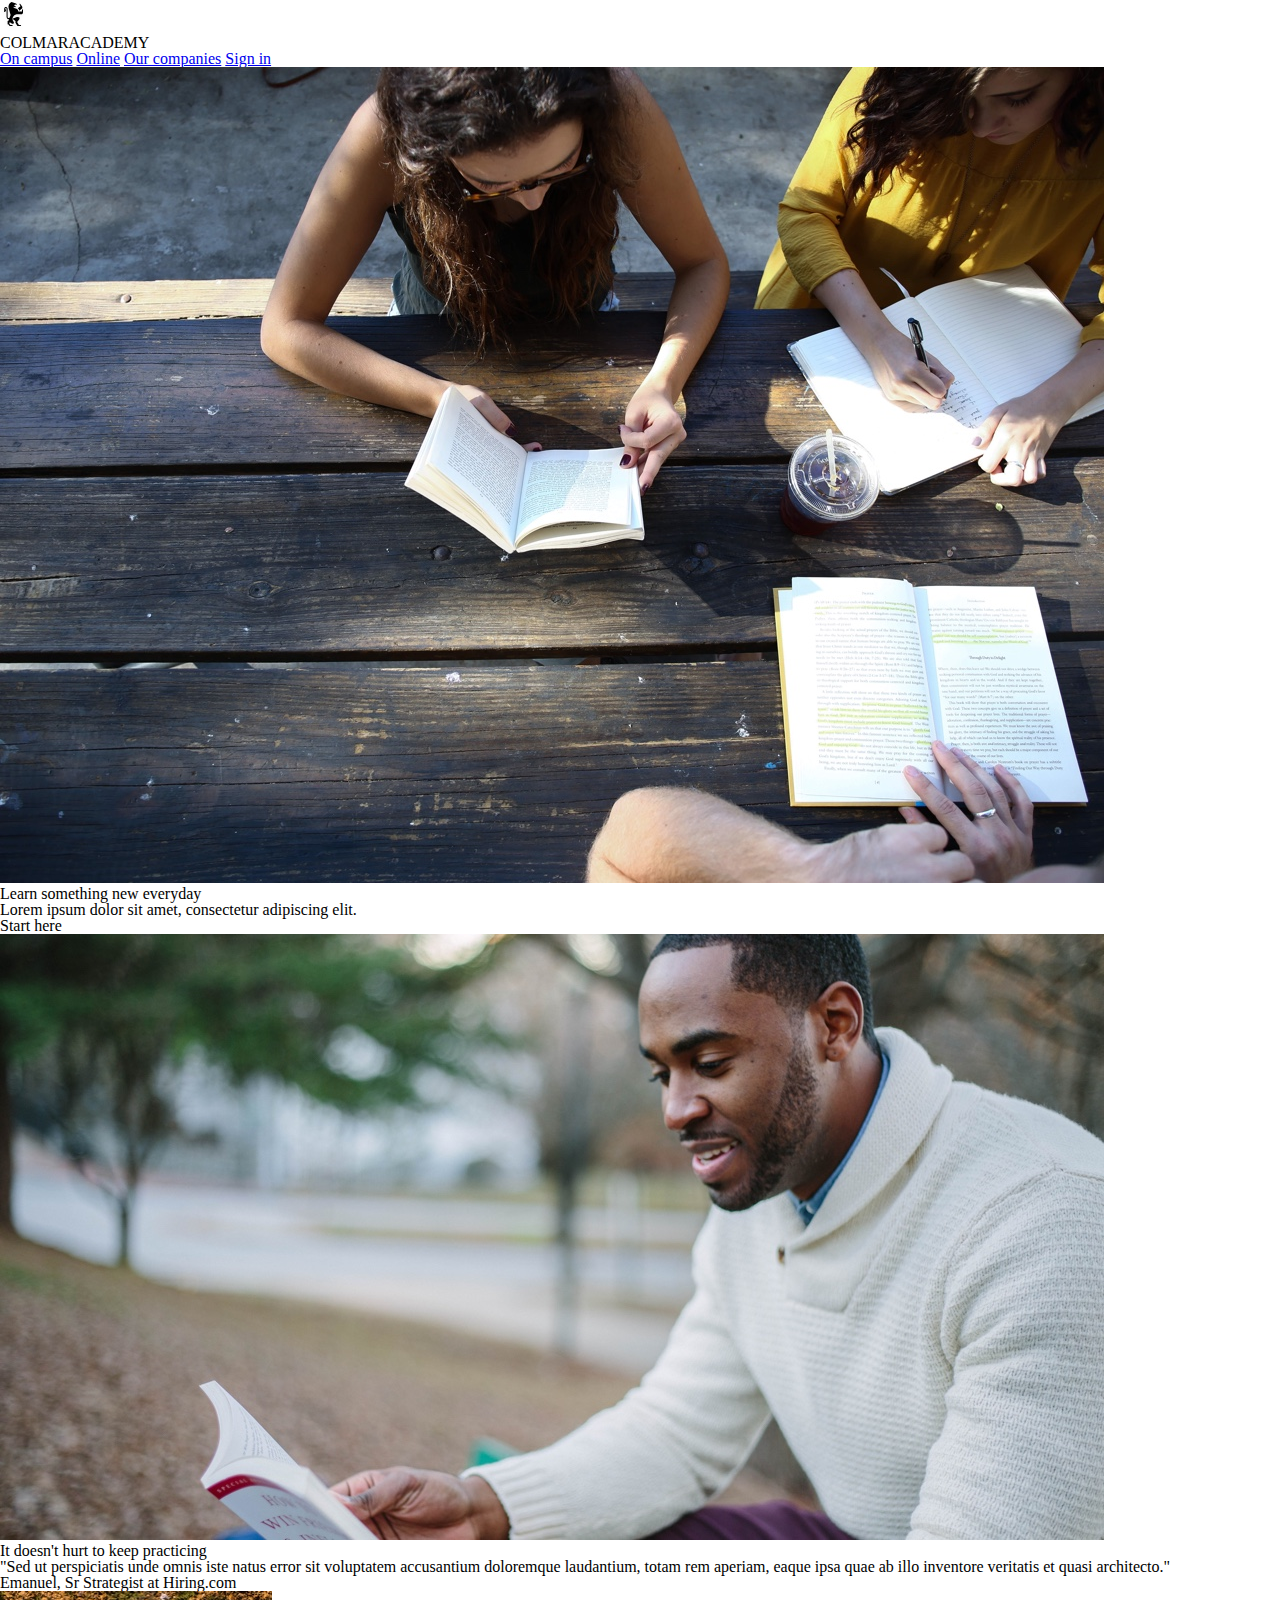
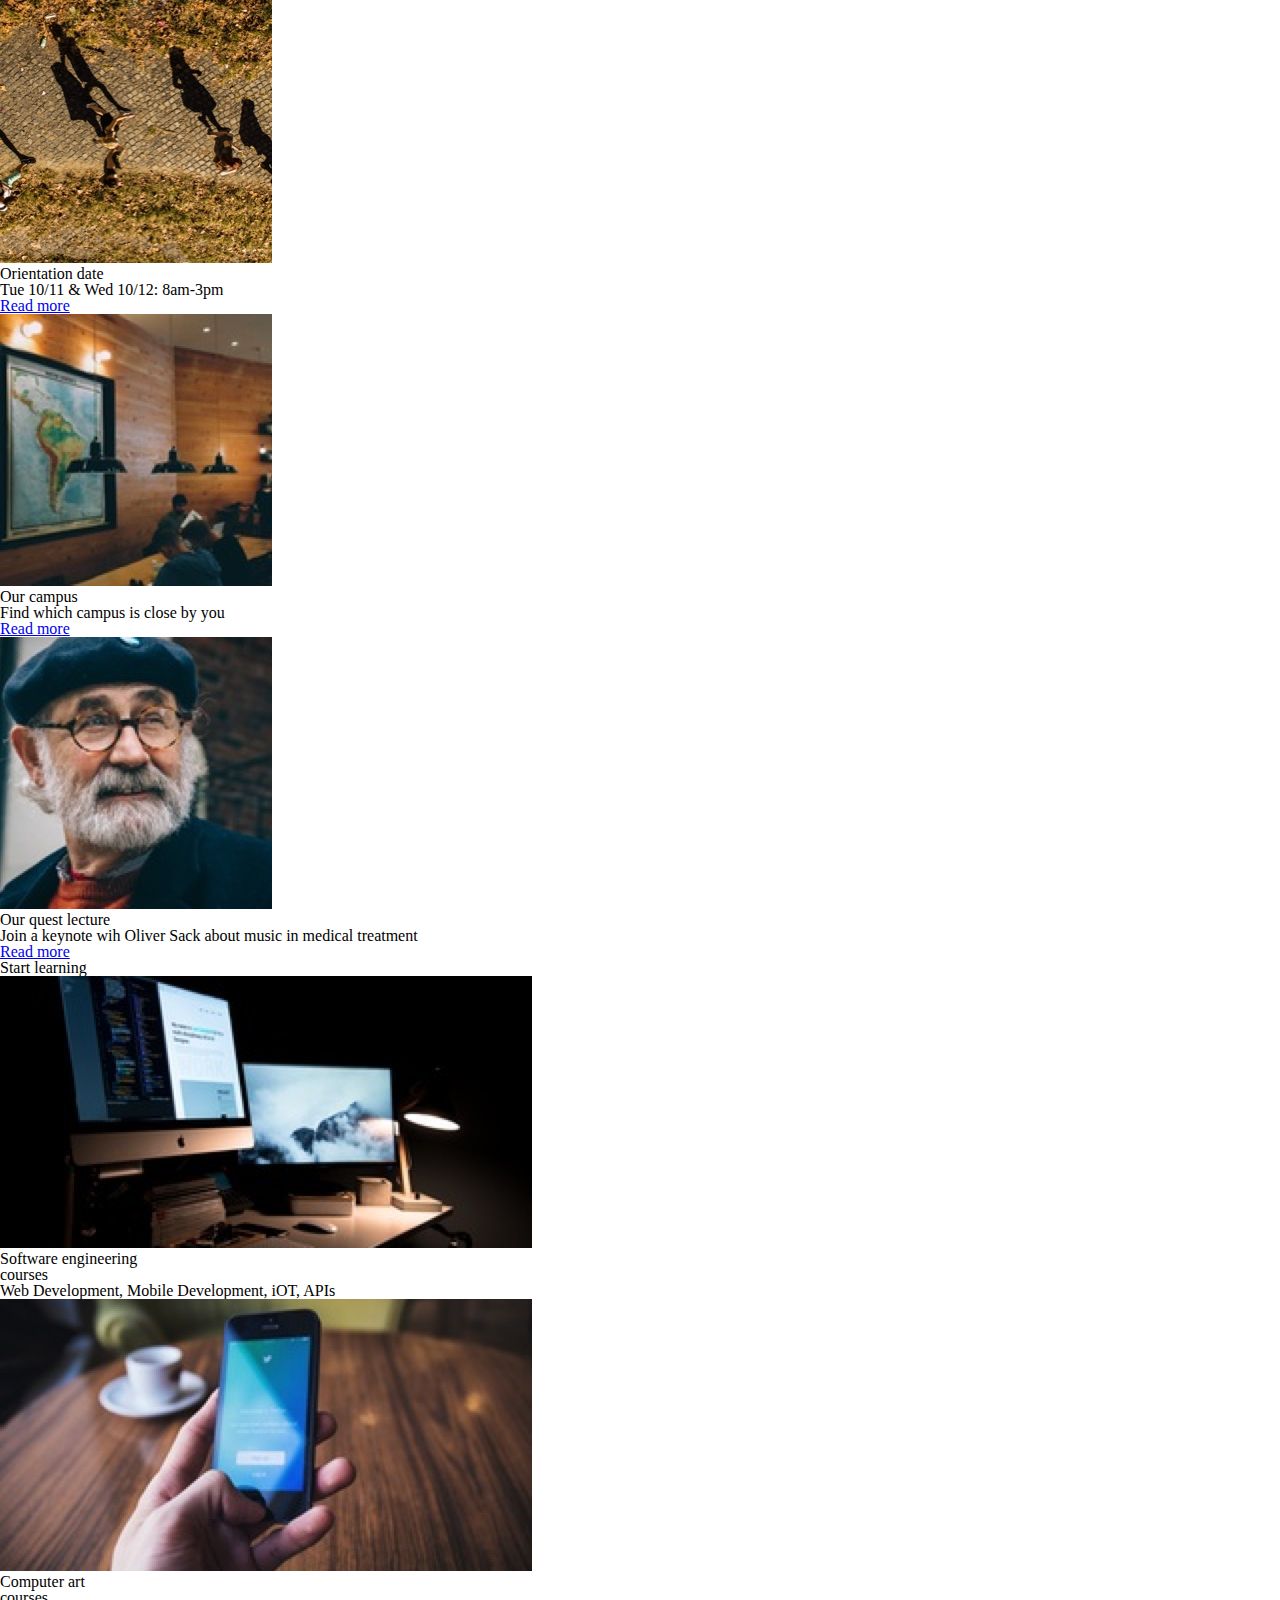
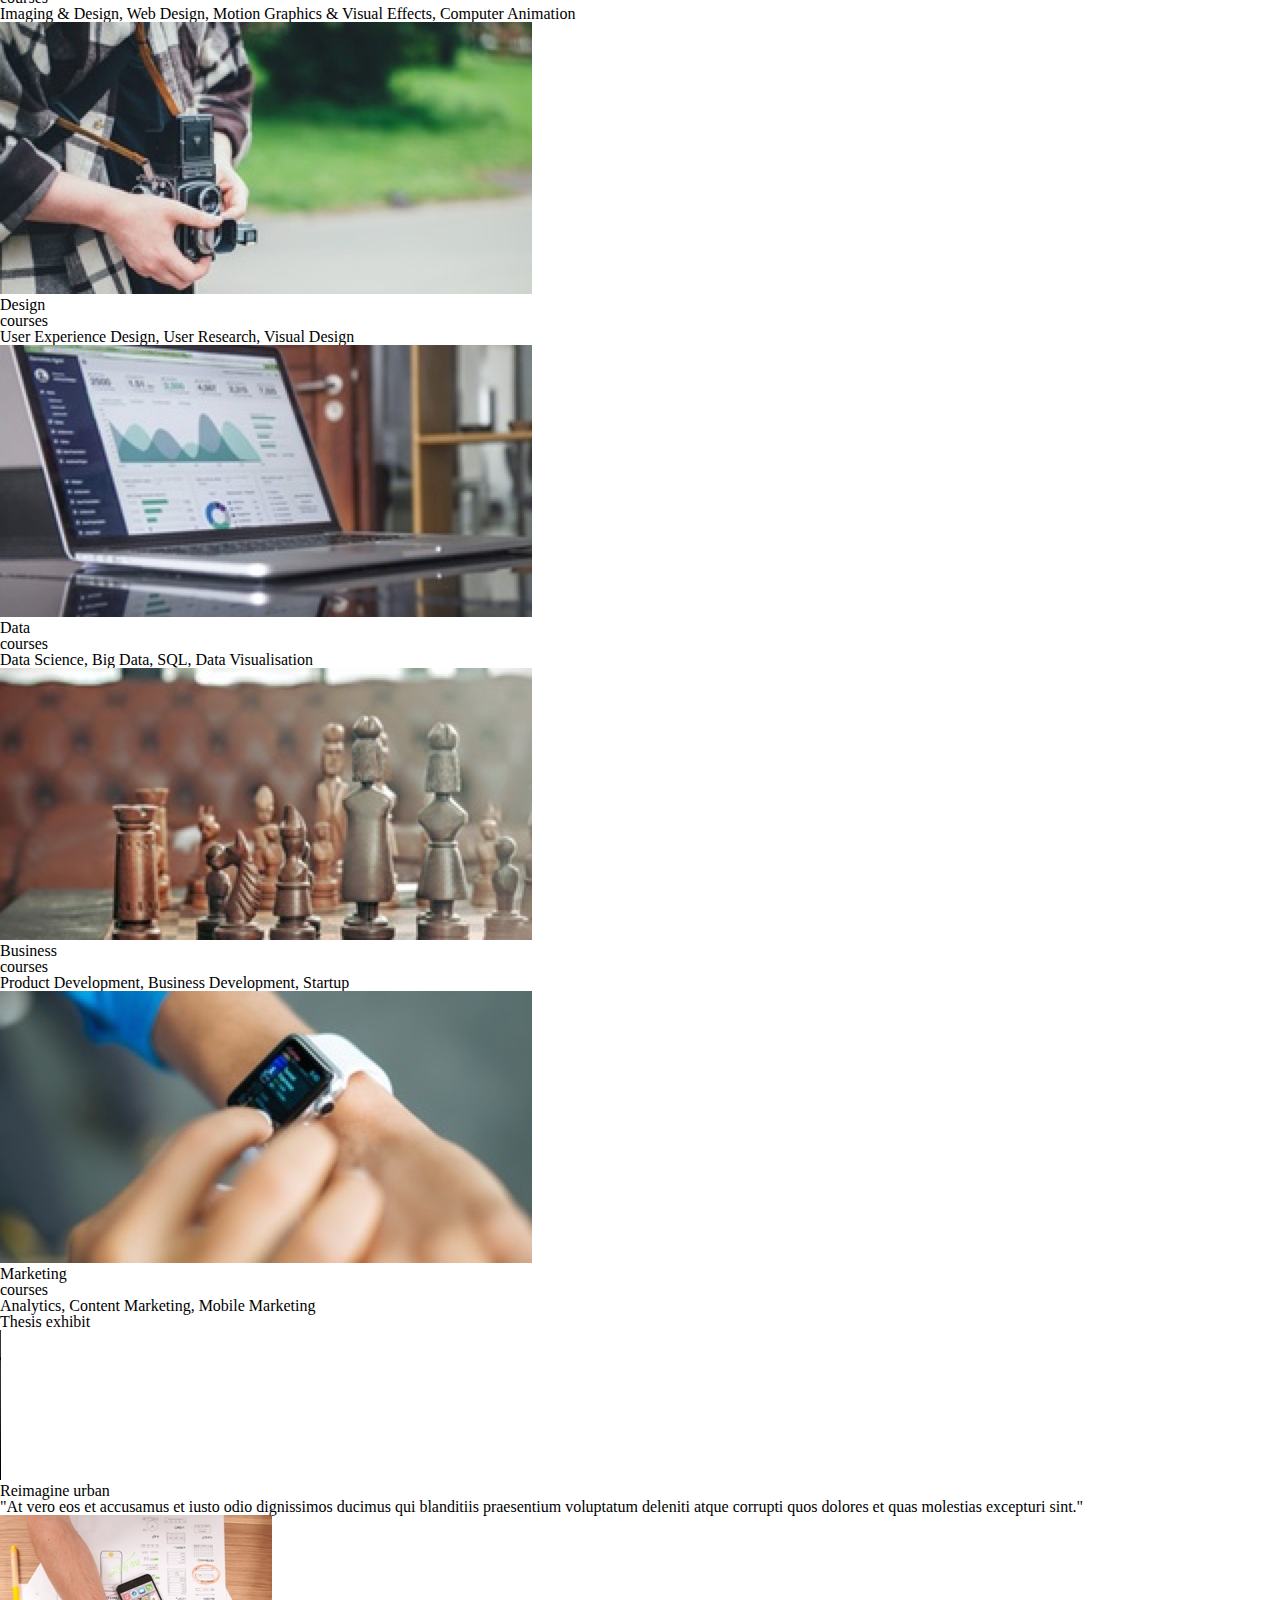
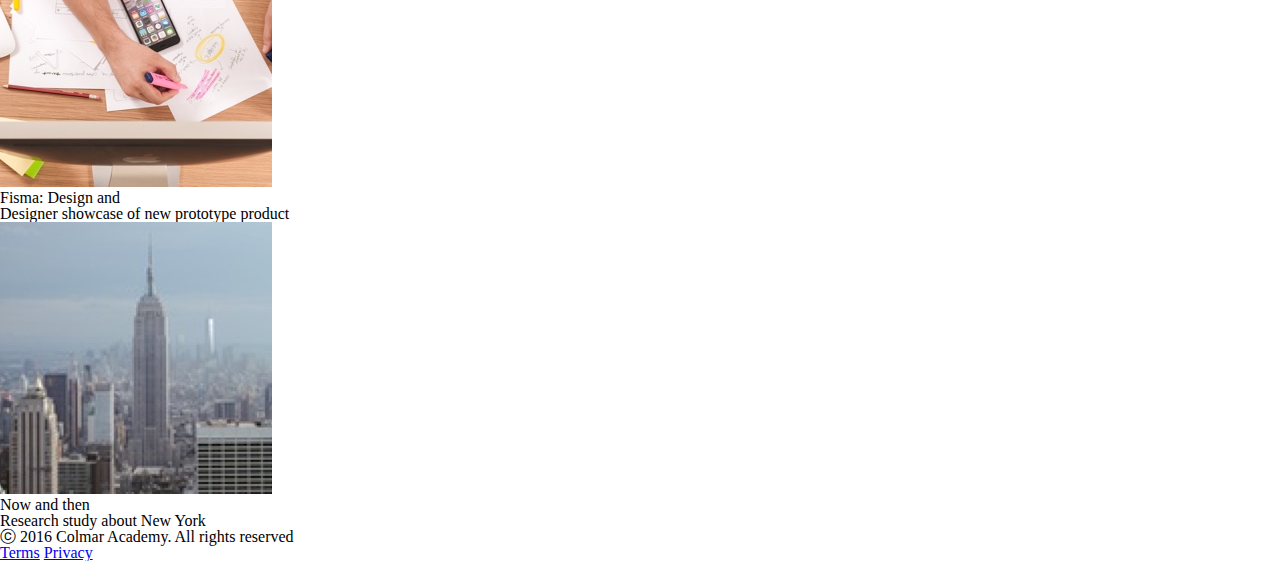
==== index.html @ 3b429042 "start" ====
<!DOCTYPE html>
<html>
  <head>
    <meta charset="utf-8">
    <title>Colmar Academy</title>
    <link href="resources/css/reset.css" type="text/css" rel="stylesheet">
    <link href="resources/css/style.css" type="text/css" rel="stylesheet">
    <link rel="shortcut icon" href="resources/images/favicon.ico" type="image/x-icon">
    <link rel="icon" href="resources/images/favicon.ico" type="image/x-icon">
  </head>
  <body>

    <!--HEADER-->
    <header>
      <img src="resources/images/ic-logo.svg">
      <p>colmaracademy<p>
      <nav>
        <span><a href="#">On campus</a></span>
        <span><a href="#">Online</a></span>
        <span><a href="#">Our companies</a></span>
        <span><a href="#">Sign in</a></span>
      </nav>
    </header>

    <!--BANNER-->
    <div id="banner">
      <img src="resources/images/banner.jpg">
      <h1>Learn something new everyday</h1>
      <h3>Lorem ipsum dolor sit amet, consectetur adipiscing elit.</h3>
      <div id="button">
        <p>Start here</p>
      </div>
    </div>

    <!--INFO-->
    <div>
      <img src="resources/images/information-main.jpg">
      <h2>It doesn't hurt to keep practicing</h2>
      <p>"Sed ut perspiciatis unde omnis iste natus error sit voluptatem accusantium doloremque laudantium, totam rem aperiam, eaque ipsa quae ab illo inventore veritatis et quasi architecto."</p>
      <p>Emanuel, Sr Strategist at Hiring.com</p>
      <div>
        <img src="resources/images/information-orientation.jpg">
        <h4>Orientation date</h4>
        <p>Tue 10/11 & Wed 10/12: 8am-3pm</p>
        <a href="#">Read more</a>
      </div>
      <div>
        <img src="resources/images/information-campus.jpg">
        <h4>Our campus</h4>
        <p>Find which campus is close by you</p>
        <a href="#">Read more</a>
      </div>
      <div>
        <img src="resources/images/information-guest-lecture.jpg">
        <h4>Our quest lecture</h4>
        <p>Join a keynote wih Oliver Sack about music in medical treatment</p>
        <a href="#">Read more</a>
      </div>
    </div>

    <!--LEARNING-->
    <h2>Start learning</h2>
    <div>
      <div class="learning">
        <img src="resources/images/course-software.jpg">
        <h3>Software engineering</h3>
        <p>courses</p>
        <p>Web Development, Mobile Development, iOT, APIs</p>
      </div>
      <div class="learning">
        <img src="resources/images/course-computer-art.jpg">
        <h3>Computer art</h3>
        <p>courses</p>
        <p>Imaging & Design, Web Design, Motion Graphics & Visual Effects, Computer Animation</p>
      </div>
      <div class="learning">
        <img src="resources/images/course-design.jpg">
        <h3>Design</h3>
        <p>courses</p>
        <p>User Experience Design, User Research, Visual Design</p>
      </div>
      <div class="learning">
        <img src="resources/images/course-data.jpg">
        <h3>Data</h3>
        <p>courses</p>
        <p>Data Science, Big Data, SQL, Data Visualisation</p>
      </div>
      <div class="learning">
        <img src="resources/images/course-business.jpg">
        <h3>Business</h3>
        <p>courses</p>
        <p>Product Development, Business Development, Startup</p>
      </div>
      <div class="learning">
        <img src="resources/images/course-marketing.jpg">
        <h3>Marketing</h3>
        <p>courses</p>
        <p>Analytics, Content Marketing, Mobile Marketing</p>
      </div>
    </div>

    <!--THESIS-->
    <h2>Thesis exhibit</h2>
    <div>
      <video src="resources/videos/thesis.mp4" controls>Video not supported</video>
      <h4>Reimagine urban</h4>
      <p>"At vero eos et accusamus et iusto odio dignissimos ducimus qui blanditiis praesentium voluptatum deleniti atque corrupti quos dolores et quas molestias excepturi sint."</p>
    </div>
    <div>
      <div class="article">
        <img src="resources/images/thesis-fisma.jpg">
        <h4>Fisma: Design and</h4>
        <p>Designer showcase of new prototype product</p>
      </div>
      <div class="article">
        <img src="resources/images/thesis-now-and-then.jpg">
        <h4>Now and then</h4>
        <p>Research study about New York</p>
      </div>
    </div>

    <!--FOOTER-->
    <p>ⓒ 2016 Colmar Academy. All rights reserved</p>
    <a href="#">Terms</a>
    <a href="#">Privacy</a>
  </body>
</html>
---- resources/css/style.css ----
html, body {
  font-family:
}

header p {
  text-transform: uppercase;
}

#banner {

}

#button {

}
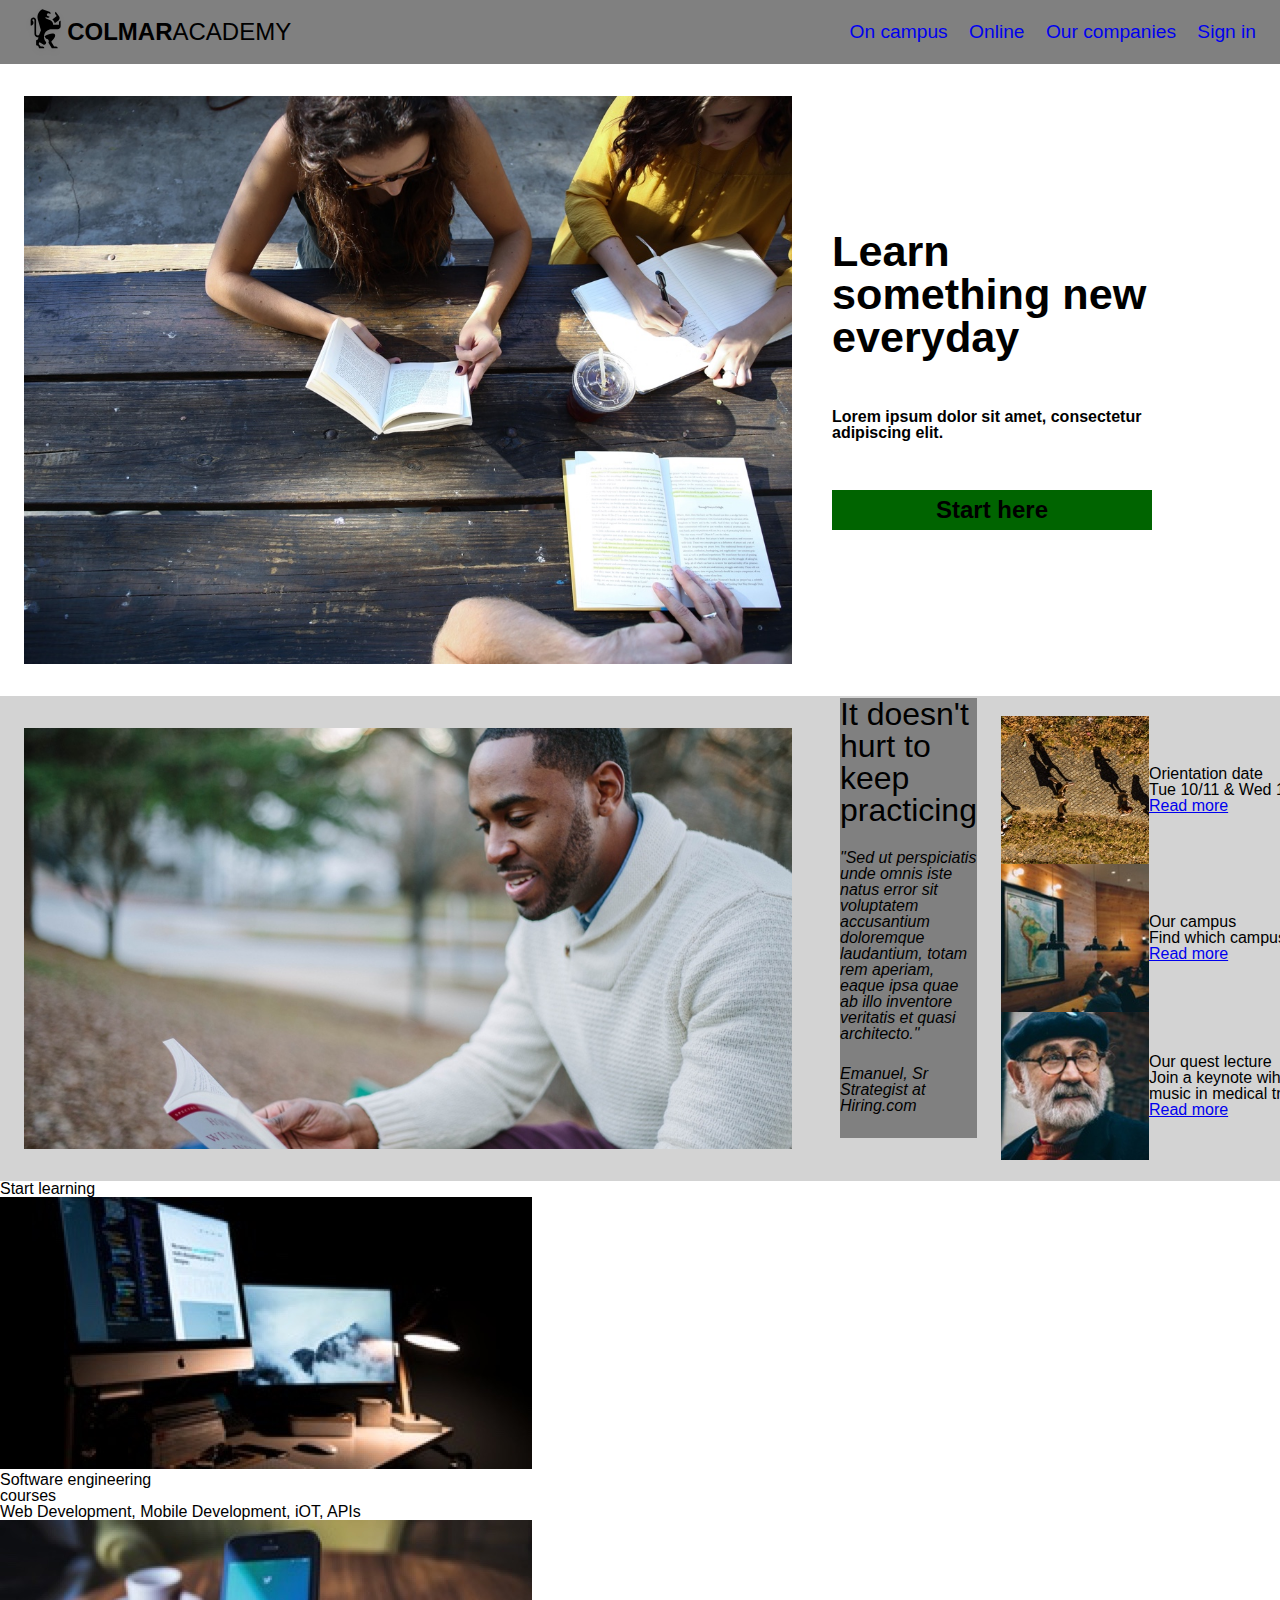
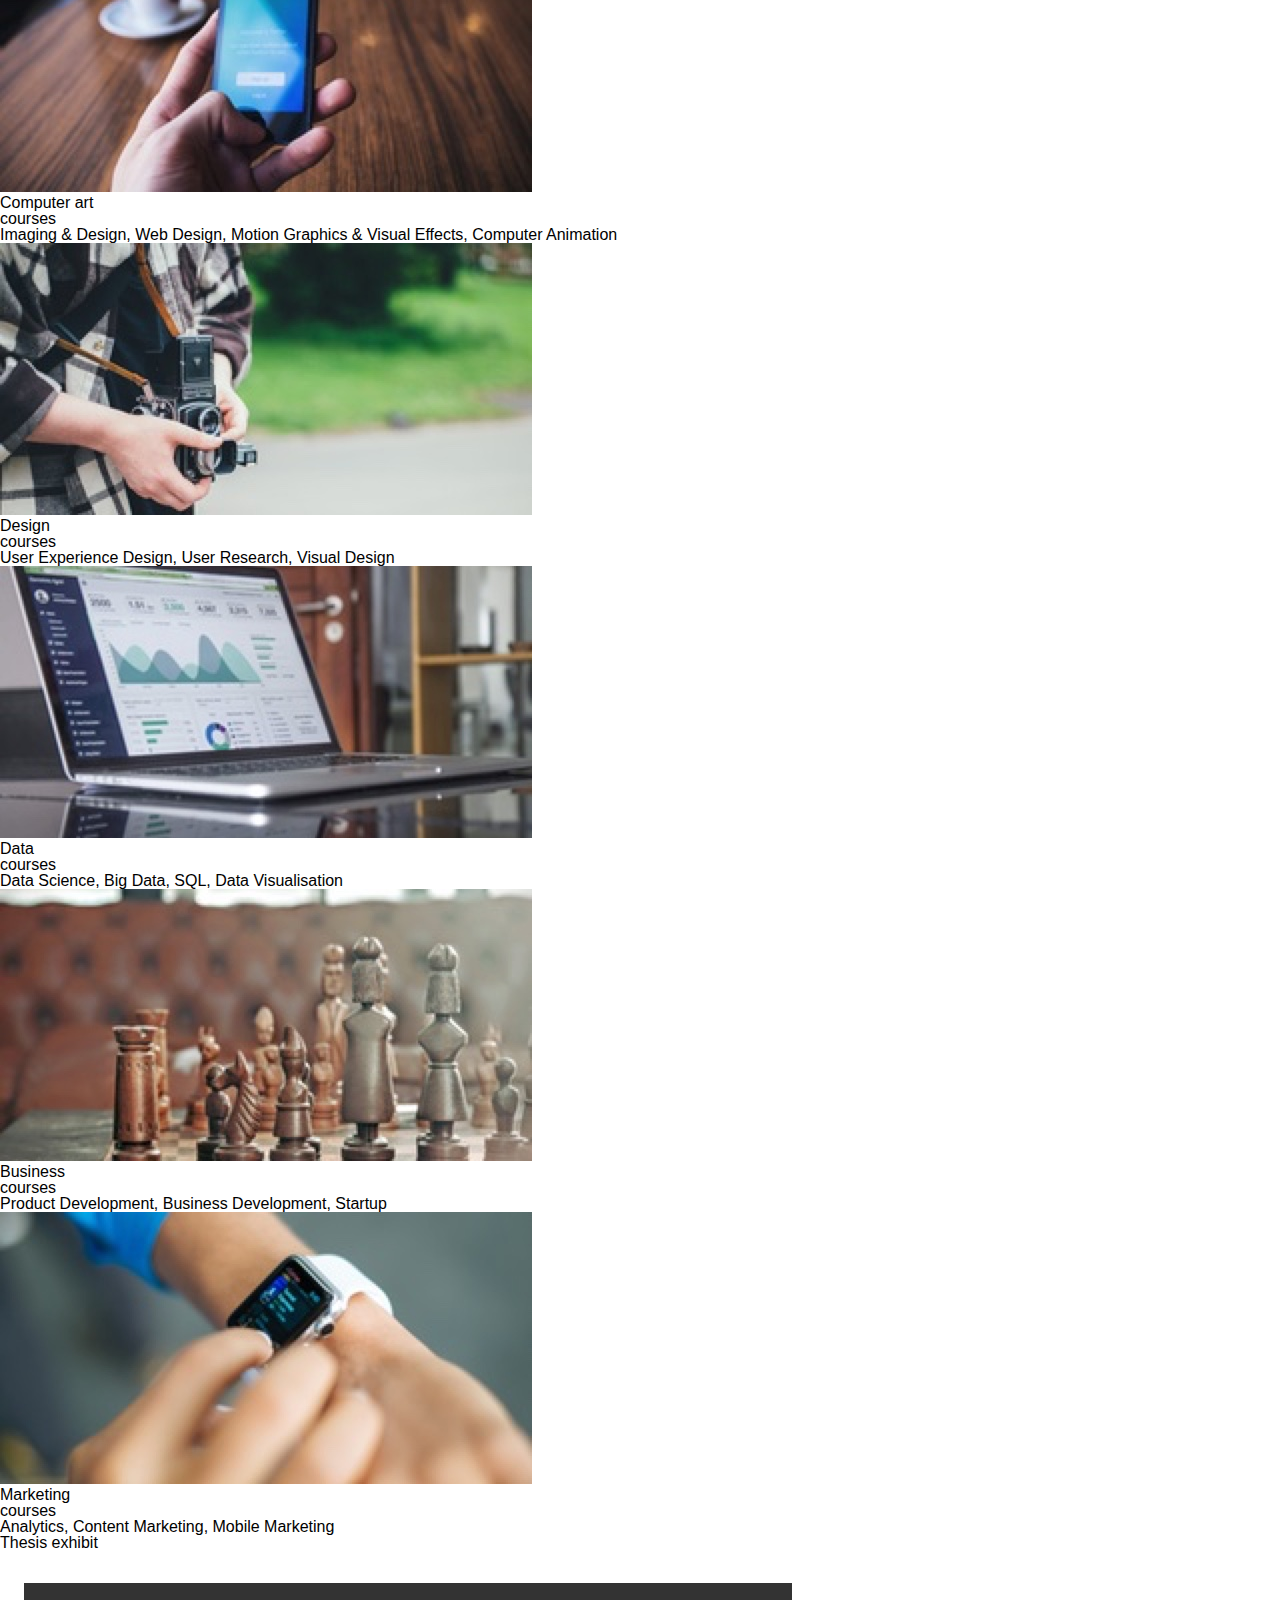
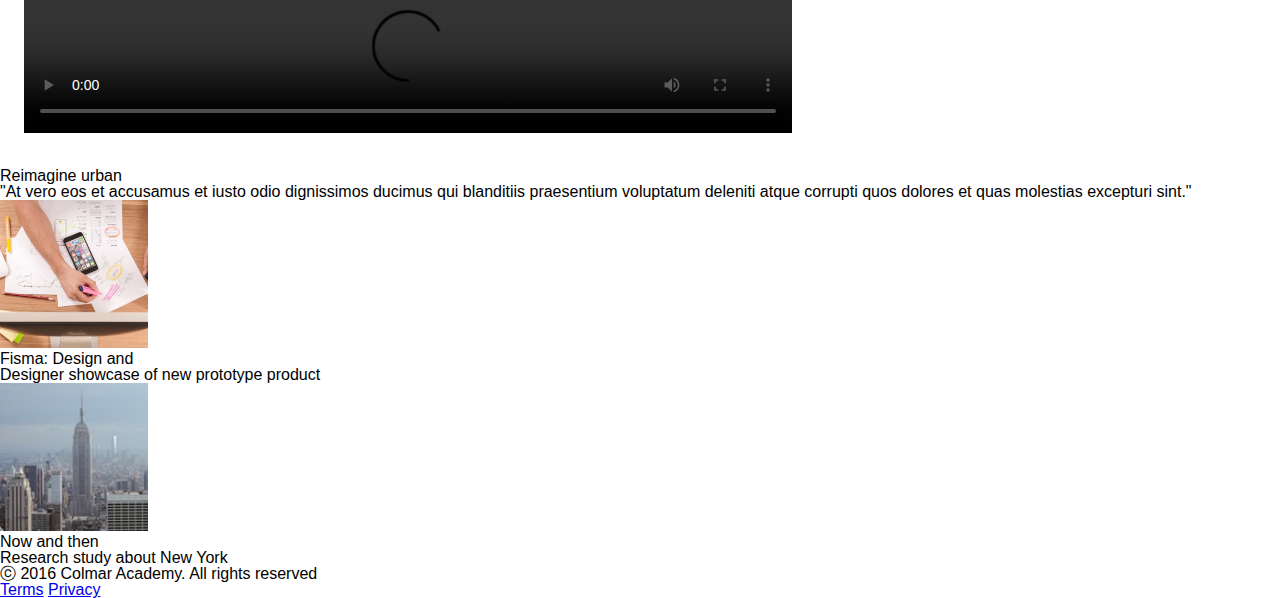
==== commit 5f0f7088: "first 2 divs" ====
--- a/index.html
+++ b/index.html
@@ -11,9 +11,9 @@
   <body>
 
     <!--HEADER-->
-    <header>
+    <header class="flex">
       <img src="resources/images/ic-logo.svg">
-      <p>colmaracademy<p>
+      <p><span>colmar</span>academy<p>
       <nav>
         <span><a href="#">On campus</a></span>
         <span><a href="#">Online</a></span>
@@ -23,38 +23,50 @@
     </header>
 
     <!--BANNER-->
-    <div id="banner">
-      <img src="resources/images/banner.jpg">
-      <h1>Learn something new everyday</h1>
-      <h3>Lorem ipsum dolor sit amet, consectetur adipiscing elit.</h3>
-      <div id="button">
-        <p>Start here</p>
+    <div class="banner flex">
+      <img class="image" src="resources/images/banner.jpg">
+      <div class="learn flex">
+        <h1>Learn something new everyday</h1>
+        <h3>Lorem ipsum dolor sit amet, consectetur adipiscing elit.</h3>
+        <div class="button">
+          <p>Start here</p>
+        </div>
       </div>
     </div>
 
     <!--INFO-->
-    <div>
-      <img src="resources/images/information-main.jpg">
-      <h2>It doesn't hurt to keep practicing</h2>
-      <p>"Sed ut perspiciatis unde omnis iste natus error sit voluptatem accusantium doloremque laudantium, totam rem aperiam, eaque ipsa quae ab illo inventore veritatis et quasi architecto."</p>
-      <p>Emanuel, Sr Strategist at Hiring.com</p>
-      <div>
-        <img src="resources/images/information-orientation.jpg">
-        <h4>Orientation date</h4>
-        <p>Tue 10/11 & Wed 10/12: 8am-3pm</p>
-        <a href="#">Read more</a>
+    <div class="info flex">
+      <img class="image" src="resources/images/information-main.jpg">
+      <div class="practicing">
+        <h2>It doesn't hurt to keep practicing</h2>
+        <p>"Sed ut perspiciatis unde omnis iste natus error sit voluptatem accusantium doloremque laudantium, totam rem aperiam, eaque ipsa quae ab illo inventore veritatis et quasi architecto."</p>
+        <p>Emanuel, Sr Strategist at Hiring.com</p>
       </div>
-      <div>
-        <img src="resources/images/information-campus.jpg">
-        <h4>Our campus</h4>
-        <p>Find which campus is close by you</p>
-        <a href="#">Read more</a>
-      </div>
-      <div>
-        <img src="resources/images/information-guest-lecture.jpg">
-        <h4>Our quest lecture</h4>
-        <p>Join a keynote wih Oliver Sack about music in medical treatment</p>
-        <a href="#">Read more</a>
+      <div class="articles ">
+        <div class="article flex">
+          <img src="resources/images/information-orientation.jpg">
+          <div class="details">
+            <h4>Orientation date</h4>
+            <p>Tue 10/11 & Wed 10/12: 8am-3pm</p>
+            <a href="#">Read more</a>
+          </div>
+        </div>
+        <div class="article flex">
+          <img src="resources/images/information-campus.jpg">
+          <div class="details">
+            <h4>Our campus</h4>
+            <p>Find which campus is close by you</p>
+            <a href="#">Read more</a>
+          </div>
+        </div>
+        <div class="article flex">
+          <img src="resources/images/information-guest-lecture.jpg">
+          <div class="details">
+            <h4>Our quest lecture</h4>
+            <p>Join a keynote wih Oliver Sack about music in medical treatment</p>
+            <a href="#">Read more</a>
+          </div>
+        </div>
       </div>
     </div>
 
@@ -102,7 +114,7 @@
     <!--THESIS-->
     <h2>Thesis exhibit</h2>
     <div>
-      <video src="resources/videos/thesis.mp4" controls>Video not supported</video>
+      <video class="image" src="resources/videos/thesis.mp4" controls>Video not supported</video>
       <h4>Reimagine urban</h4>
       <p>"At vero eos et accusamus et iusto odio dignissimos ducimus qui blanditiis praesentium voluptatum deleniti atque corrupti quos dolores et quas molestias excepturi sint."</p>
     </div>
--- a/resources/css/style.css
+++ b/resources/css/style.css
@@ -1,15 +1,133 @@
 html, body {
-  font-family:
+  font-family: verdana, sans-serif;
+}
+
+/*HEADER*/
+header {
+  position: fixed;
+  height: 64px;
+  width: 100%;
+  align-items: center;
+  z-index: 1;
+  background-color: gray;
+}
+
+header img {
+  padding-left: 24px;
+  height: 80%;
+  weight: auto;
 }
 
 header p {
   text-transform: uppercase;
+  font-size: 1.5em;
 }
 
-#banner {
-
+header p span {
+  font-weight: bold;
 }
 
-#button {
+header nav {
+  padding-right: 24px;
+  font-size: 1.2em;
+  text-align: right;
+  flex-grow: 1;
+}
 
+header nav span a {
+  display: inline-block;  /*eeeeeeeeeeeeeeeeeeeeeeeeeeeeeeeeeeeeeeeeeeeeeeeeeeeee*/
+  padding-left: 16px;
+  text-decoration: none;
 }
+
+.flex {
+  display: flex;
+  align-items: center;  /*eeeeeeeeeeeeeeeeeeeeeeeeeeeeeeeeeeeeeeeeeeeeeeeeeeeee*/
+}
+
+/*BANNER*/
+.banner {
+  padding-top: 64px;
+  background-color: white;
+  align-items: flex-start;
+  width: 100%;
+}
+
+.image {
+  width: 60%;
+  height: auto;
+  margin: 32px 24px;
+  display: inline-block;
+}
+
+.banner img {
+  margin-right: 40px;
+}
+
+.learn {
+  height: 300px;
+  width: 25%;
+  margin: auto auto auto 0;
+  flex-direction: column;
+  align-items: left;
+  justify-content: space-between;
+  font-weight: bold;
+}
+
+.learn h1 {
+  font-size: 2.7em;
+}
+
+.learn p {
+  font-size: 1.5em;
+}
+
+.button {
+  background-color: darkgreen;
+  width: 100%;
+}
+
+.button p {
+  margin: 8px auto;
+  text-align: center;
+}
+
+/*INFO*/
+.info {
+  background-color: lightgray;
+}
+
+.info img {
+  width: 60%;
+}
+
+.practicing {
+  margin: 0 24px 40px 24px;
+  width: 60%;
+  background-color: gray;
+}
+
+.practicing h2 {
+  font-size: 2em;
+  margin-bottom: 24px;
+}
+
+.practicing p {
+  font-size: 1em;
+  font-style: italic;
+  margin-bottom: 24px;
+}
+
+.articles {
+  display: inline-block;
+}
+
+.article {
+  width: 423px;
+}
+
+.article img {
+  width: 35%;
+  height: auto;
+  display: inline-block;
+}
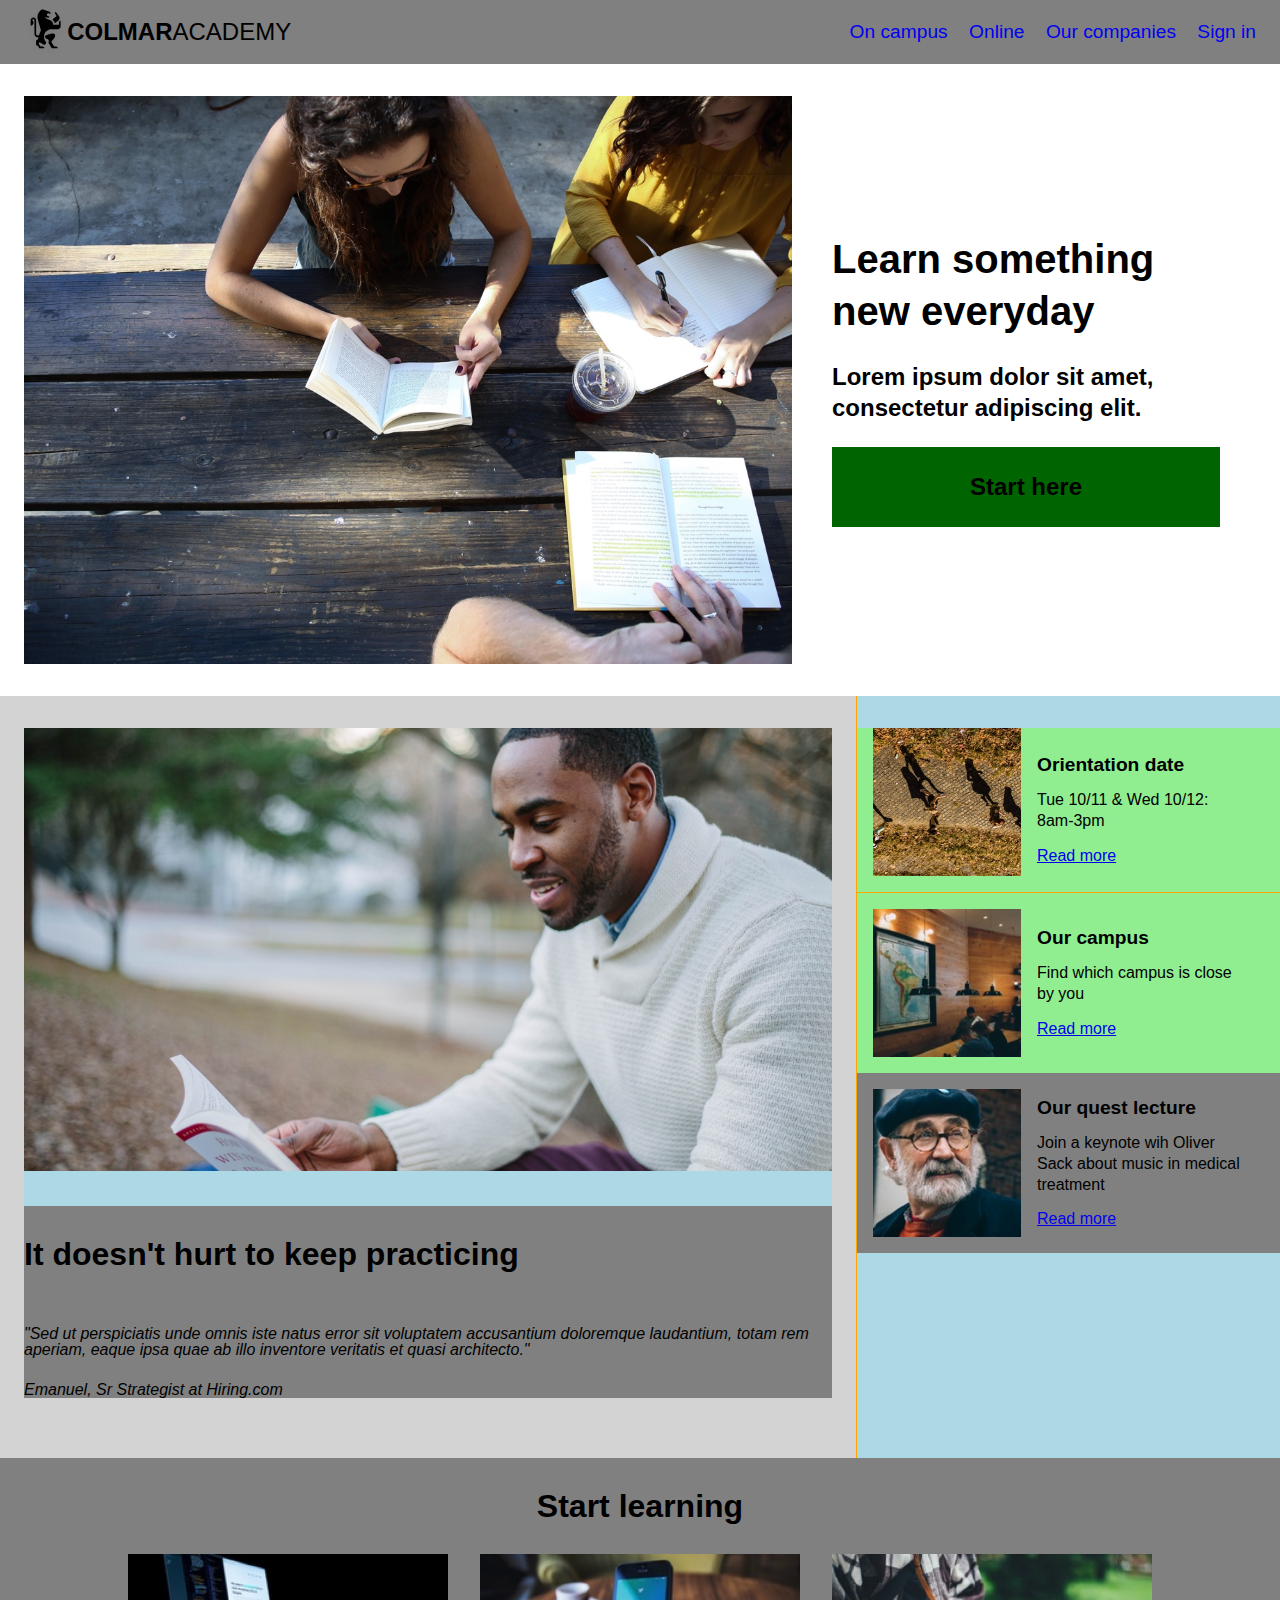
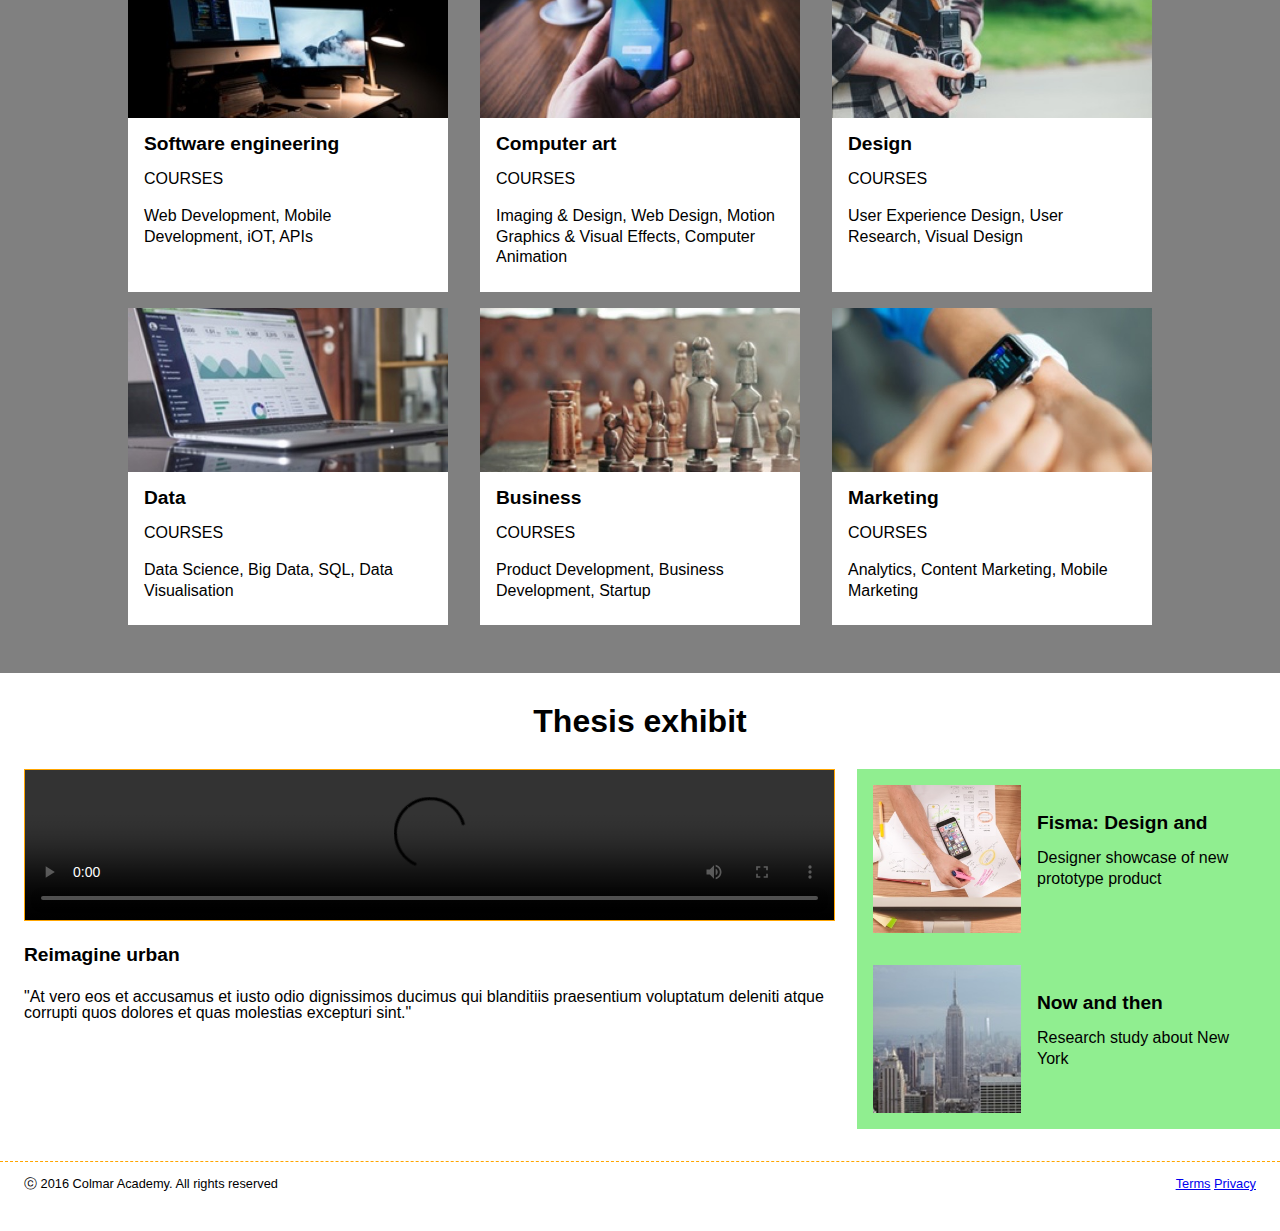
==== commit 69fd24ea: "complete wireframe" ====
--- a/index.html
+++ b/index.html
@@ -24,10 +24,10 @@
 
     <!--BANNER-->
     <div class="banner flex">
-      <img class="image" src="resources/images/banner.jpg">
+      <img src="resources/images/banner.jpg">
       <div class="learn flex">
         <h1>Learn something new everyday</h1>
-        <h3>Lorem ipsum dolor sit amet, consectetur adipiscing elit.</h3>
+        <p>Lorem ipsum dolor sit amet, consectetur adipiscing elit.</p>
         <div class="button">
           <p>Start here</p>
         </div>
@@ -36,104 +36,132 @@
 
     <!--INFO-->
     <div class="info flex">
-      <img class="image" src="resources/images/information-main.jpg">
       <div class="practicing">
-        <h2>It doesn't hurt to keep practicing</h2>
-        <p>"Sed ut perspiciatis unde omnis iste natus error sit voluptatem accusantium doloremque laudantium, totam rem aperiam, eaque ipsa quae ab illo inventore veritatis et quasi architecto."</p>
-        <p>Emanuel, Sr Strategist at Hiring.com</p>
+        <img src="resources/images/information-main.jpg">
+        <div class="practicing-text">
+          <h2>It doesn't hurt to keep practicing</h2>
+          <p>"Sed ut perspiciatis unde omnis iste natus error sit voluptatem accusantium doloremque laudantium, totam rem aperiam, eaque ipsa quae ab illo inventore veritatis et quasi architecto."</p>
+          <p>Emanuel, Sr Strategist at Hiring.com</p>
+        </div>
       </div>
-      <div class="articles ">
-        <div class="article flex">
+      <div class="articles flex">
+        <article class="flex">
           <img src="resources/images/information-orientation.jpg">
           <div class="details">
-            <h4>Orientation date</h4>
+            <h3>Orientation date</h3>
             <p>Tue 10/11 & Wed 10/12: 8am-3pm</p>
             <a href="#">Read more</a>
           </div>
-        </div>
-        <div class="article flex">
+        </article>
+        <article class="flex">
           <img src="resources/images/information-campus.jpg">
           <div class="details">
-            <h4>Our campus</h4>
+            <h3>Our campus</h3>
             <p>Find which campus is close by you</p>
             <a href="#">Read more</a>
           </div>
-        </div>
-        <div class="article flex">
+        </article>
+        <article class="flex">
           <img src="resources/images/information-guest-lecture.jpg">
           <div class="details">
-            <h4>Our quest lecture</h4>
+            <h3>Our quest lecture</h3>
             <p>Join a keynote wih Oliver Sack about music in medical treatment</p>
             <a href="#">Read more</a>
+          </div>
+        </article>
+      </div>
+    </div>
+
+    <!--LEARNING-->
+    <div class="learning">
+      <h2>Start learning</h2>
+      <div class="courses flex">
+        <div class="course flex">
+          <img src="resources/images/course-software.jpg">
+          <div class="course-text">
+            <h3>Software engineering</h3>
+            <p><span>courses</span></p>
+            <p>Web Development, Mobile Development, iOT, APIs</p>
+          </div>
+        </div>
+        <div class="course flex">
+          <img src="resources/images/course-computer-art.jpg">
+          <div class="course-text">
+            <h3>Computer art</h3>
+            <p><span>courses</span></p>
+            <p>Imaging & Design, Web Design, Motion Graphics & Visual Effects, Computer Animation</p>
+          </div>
+        </div>
+        <div class="course flex">
+          <img src="resources/images/course-design.jpg">
+          <div class="course-text">
+            <h3>Design</h3>
+            <p><span>courses</span></p>
+            <p>User Experience Design, User Research, Visual Design</p>
+          </div>
+        </div>
+        <div class="course flex">
+          <img src="resources/images/course-data.jpg">
+          <div class="course-text">
+            <h3>Data</h3>
+            <p><span>courses</span></p>
+            <p>Data Science, Big Data, SQL, Data Visualisation</p>
+          </div>
+        </div>
+        <div class="course flex">
+          <img src="resources/images/course-business.jpg">
+          <div class="course-text">
+            <h3>Business</h3>
+            <p><span>courses</span></p>
+            <p>Product Development, Business Development, Startup</p>
+          </div>
+        </div>
+        <div class="course flex">
+          <img src="resources/images/course-marketing.jpg">
+          <div class="course-text">
+            <h3>Marketing</h3>
+            <p><span>courses</span></p>
+            <p>Analytics, Content Marketing, Mobile Marketing</p>
           </div>
         </div>
       </div>
     </div>
 
-    <!--LEARNING-->
-    <h2>Start learning</h2>
-    <div>
-      <div class="learning">
-        <img src="resources/images/course-software.jpg">
-        <h3>Software engineering</h3>
-        <p>courses</p>
-        <p>Web Development, Mobile Development, iOT, APIs</p>
-      </div>
-      <div class="learning">
-        <img src="resources/images/course-computer-art.jpg">
-        <h3>Computer art</h3>
-        <p>courses</p>
-        <p>Imaging & Design, Web Design, Motion Graphics & Visual Effects, Computer Animation</p>
-      </div>
-      <div class="learning">
-        <img src="resources/images/course-design.jpg">
-        <h3>Design</h3>
-        <p>courses</p>
-        <p>User Experience Design, User Research, Visual Design</p>
-      </div>
-      <div class="learning">
-        <img src="resources/images/course-data.jpg">
-        <h3>Data</h3>
-        <p>courses</p>
-        <p>Data Science, Big Data, SQL, Data Visualisation</p>
-      </div>
-      <div class="learning">
-        <img src="resources/images/course-business.jpg">
-        <h3>Business</h3>
-        <p>courses</p>
-        <p>Product Development, Business Development, Startup</p>
-      </div>
-      <div class="learning">
-        <img src="resources/images/course-marketing.jpg">
-        <h3>Marketing</h3>
-        <p>courses</p>
-        <p>Analytics, Content Marketing, Mobile Marketing</p>
-      </div>
-    </div>
-
     <!--THESIS-->
-    <h2>Thesis exhibit</h2>
-    <div>
-      <video class="image" src="resources/videos/thesis.mp4" controls>Video not supported</video>
-      <h4>Reimagine urban</h4>
-      <p>"At vero eos et accusamus et iusto odio dignissimos ducimus qui blanditiis praesentium voluptatum deleniti atque corrupti quos dolores et quas molestias excepturi sint."</p>
-    </div>
-    <div>
-      <div class="article">
-        <img src="resources/images/thesis-fisma.jpg">
-        <h4>Fisma: Design and</h4>
-        <p>Designer showcase of new prototype product</p>
-      </div>
-      <div class="article">
-        <img src="resources/images/thesis-now-and-then.jpg">
-        <h4>Now and then</h4>
-        <p>Research study about New York</p>
+    <div class="thesis">
+      <h2>Thesis exhibit</h2>
+      <div class="content flex">
+        <div class="urban flex">
+          <video src="resources/videos/thesis.mp4" controls>Video not supported</video>
+          <h3>Reimagine urban</h3>
+          <p>"At vero eos et accusamus et iusto odio dignissimos ducimus qui blanditiis praesentium voluptatum deleniti atque corrupti quos dolores et quas molestias excepturi sint."</p>
+        </div>
+        <div class="articles2 flex">
+          <article class="flex">
+            <img src="resources/images/thesis-fisma.jpg">
+            <div class="details">
+              <h3>Fisma: Design and</h3>
+              <p>Designer showcase of new prototype product</p>
+            </div>
+          </article>
+          <article class="flex">
+            <img src="resources/images/thesis-now-and-then.jpg">
+            <div class="details">
+              <h3>Now and then</h3>
+              <p>Research study about New York</p>
+            </div>
+          </article>
+        </div>
       </div>
     </div>
 
     <!--FOOTER-->
-    <p>ⓒ 2016 Colmar Academy. All rights reserved</p>
-    <a href="#">Terms</a>
-    <a href="#">Privacy</a>
+    <footer class="flex">
+      <p>ⓒ 2016 Colmar Academy. All rights reserved</p>
+      <nav>
+        <a href="#">Terms</a>
+        <a href="#">Privacy</a>
+      </nav>
+    </footer>
   </body>
 </html>
--- a/resources/css/style.css
+++ b/resources/css/style.css
@@ -1,5 +1,21 @@
 html, body {
   font-family: verdana, sans-serif;
+}
+
+h1 {
+  font-size: 2.5rem;
+}
+
+h2 {
+  text-align: center;
+  font-size: 2rem;
+  font-weight: bold;
+  padding: 32px 0;
+}
+
+h3 {
+  font-size: 1.2rem;
+  font-weight: bold;
 }
 
 /*HEADER*/
@@ -34,7 +50,7 @@
   flex-grow: 1;
 }
 
-header nav span a {
+header a {
   display: inline-block;  /*eeeeeeeeeeeeeeeeeeeeeeeeeeeeeeeeeeeeeeeeeeeeeeeeeeeee*/
   padding-left: 16px;
   text-decoration: none;
@@ -42,44 +58,31 @@
 
 .flex {
   display: flex;
-  align-items: center;  /*eeeeeeeeeeeeeeeeeeeeeeeeeeeeeeeeeeeeeeeeeeeeeeeeeeeee*/
 }
 
 /*BANNER*/
 .banner {
   padding-top: 64px;
   background-color: white;
-  align-items: flex-start;
-  width: 100%;
-}
-
-.image {
+}
+
+.banner img {
+  margin: 32px 40px 32px 24px;
   width: 60%;
   height: auto;
-  margin: 32px 24px;
-  display: inline-block;
-}
-
-.banner img {
-  margin-right: 40px;
 }
 
 .learn {
-  height: 300px;
-  width: 25%;
-  margin: auto auto auto 0;
-  flex-direction: column;
-  align-items: left;
-  justify-content: space-between;
-  font-weight: bold;
-}
-
-.learn h1 {
-  font-size: 2.7em;
+  font-weight: bold;
+  line-height: 1.3;
+  flex-direction: column;
+  justify-content: center;    /*eeeeeeeeeeeeeeeeeeeeeeeeeeeeeeee*/
+  padding-right: 60px;
 }
 
 .learn p {
   font-size: 1.5em;
+  padding: 1em 0;
 }
 
 .button {
@@ -88,46 +91,153 @@
 }
 
 .button p {
-  margin: 8px auto;
+  padding: 8px auto;
   text-align: center;
 }
 
 /*INFO*/
 .info {
   background-color: lightgray;
-}
-
-.info img {
-  width: 60%;
+  align-content: flex-start; /*eeeeeeeeeeeeeeeeeeeeeeeeeeeeeeeeeeeeeee*/
 }
 
 .practicing {
-  margin: 0 24px 40px 24px;
-  width: 60%;
-  background-color: gray;
-}
-
-.practicing h2 {
-  font-size: 2em;
+  background-color: lightblue;
+  margin: 32px 24px 60px 24px;
+}
+
+.practicing img {
+  margin-bottom: 32px;
+  display: inline-block;
+  width: 100%;
+}
+
+.practicing-text {
+  background-color: gray;
+}
+
+.practicing-text h2 {
   margin-bottom: 24px;
-}
-
-.practicing p {
+  text-align: left;
+}
+
+.practicing-text p {
   font-size: 1em;
   font-style: italic;
+  margin-top: 24px;
+}
+
+.articles {
+  padding: 32px 0 60px 0;
+  background-color: lightblue;
+  align-content: space-between;
+  flex-direction: column;
+  border-left: 1px solid orange;
+  display: inline-flex;
+}
+
+article {
+  width: 383px;
+  background-color: lightgreen;
+  align-items: center;
+  padding-right: 40px;
+}
+
+.articles article:last-child {
+  background-color: gray;
+}
+
+.articles article:first-child {
+  border-bottom: 1px solid orange;
+}
+
+article img {
+  width: 148px;
+  height: auto;
+  margin: 16px;
+}
+
+.articles article:first-child img {
+  margin-top: 0;
+}
+
+.details {
+
+}
+
+.details p {
+  margin: 16px 0;
+  line-height: 1.3em;
+}
+
+
+.learning {
+  background-color: gray;
+}
+
+.courses {
+  flex-wrap: wrap;
+  justify-content: center;
+  padding-bottom: 32px;
+}
+
+.course {
+  flex-direction: column;
+  width: 25%;
+  margin: 0 16px 16px 16px;
+}
+
+.course img {
+  width: 100%;
+  height: auto;
+}
+
+.course-text {
+  padding: 16px 16px 24px 16px;
+  background-color: white;
+  height: 60%;
+}
+
+.course-text p {
+  margin-top: 16px;
+  line-height: 1.3em;
+}
+
+.course-text span {
+    text-transform: uppercase;
+}
+
+/*THESIS*/
+.thesis {
+  padding-bottom: 32px;
+}
+
+.urban {
+  flex-direction: column;
+  margin: 0 24px;
+}
+
+.urban p {
+  padding-top: 24px;
+}
+
+.articles2 {
+  flex-direction: column;
+}
+
+video {
+  width: 100%;
   margin-bottom: 24px;
-}
-
-.articles {
-  display: inline-block;
-}
-
-.article {
-  width: 423px;
-}
-
-.article img {
-  width: 35%;
-  height: auto;
-  display: inline-block;
-}
+  border: 1px solid orange;
+}
+
+/*FOOTER*/
+footer {
+  border-top: 1px dashed orange;
+  font-size: 0.8rem;
+  padding: 16px 24px 40px 24px;
+}
+
+footer nav {
+  text-align: right;
+  flex-grow: 1;
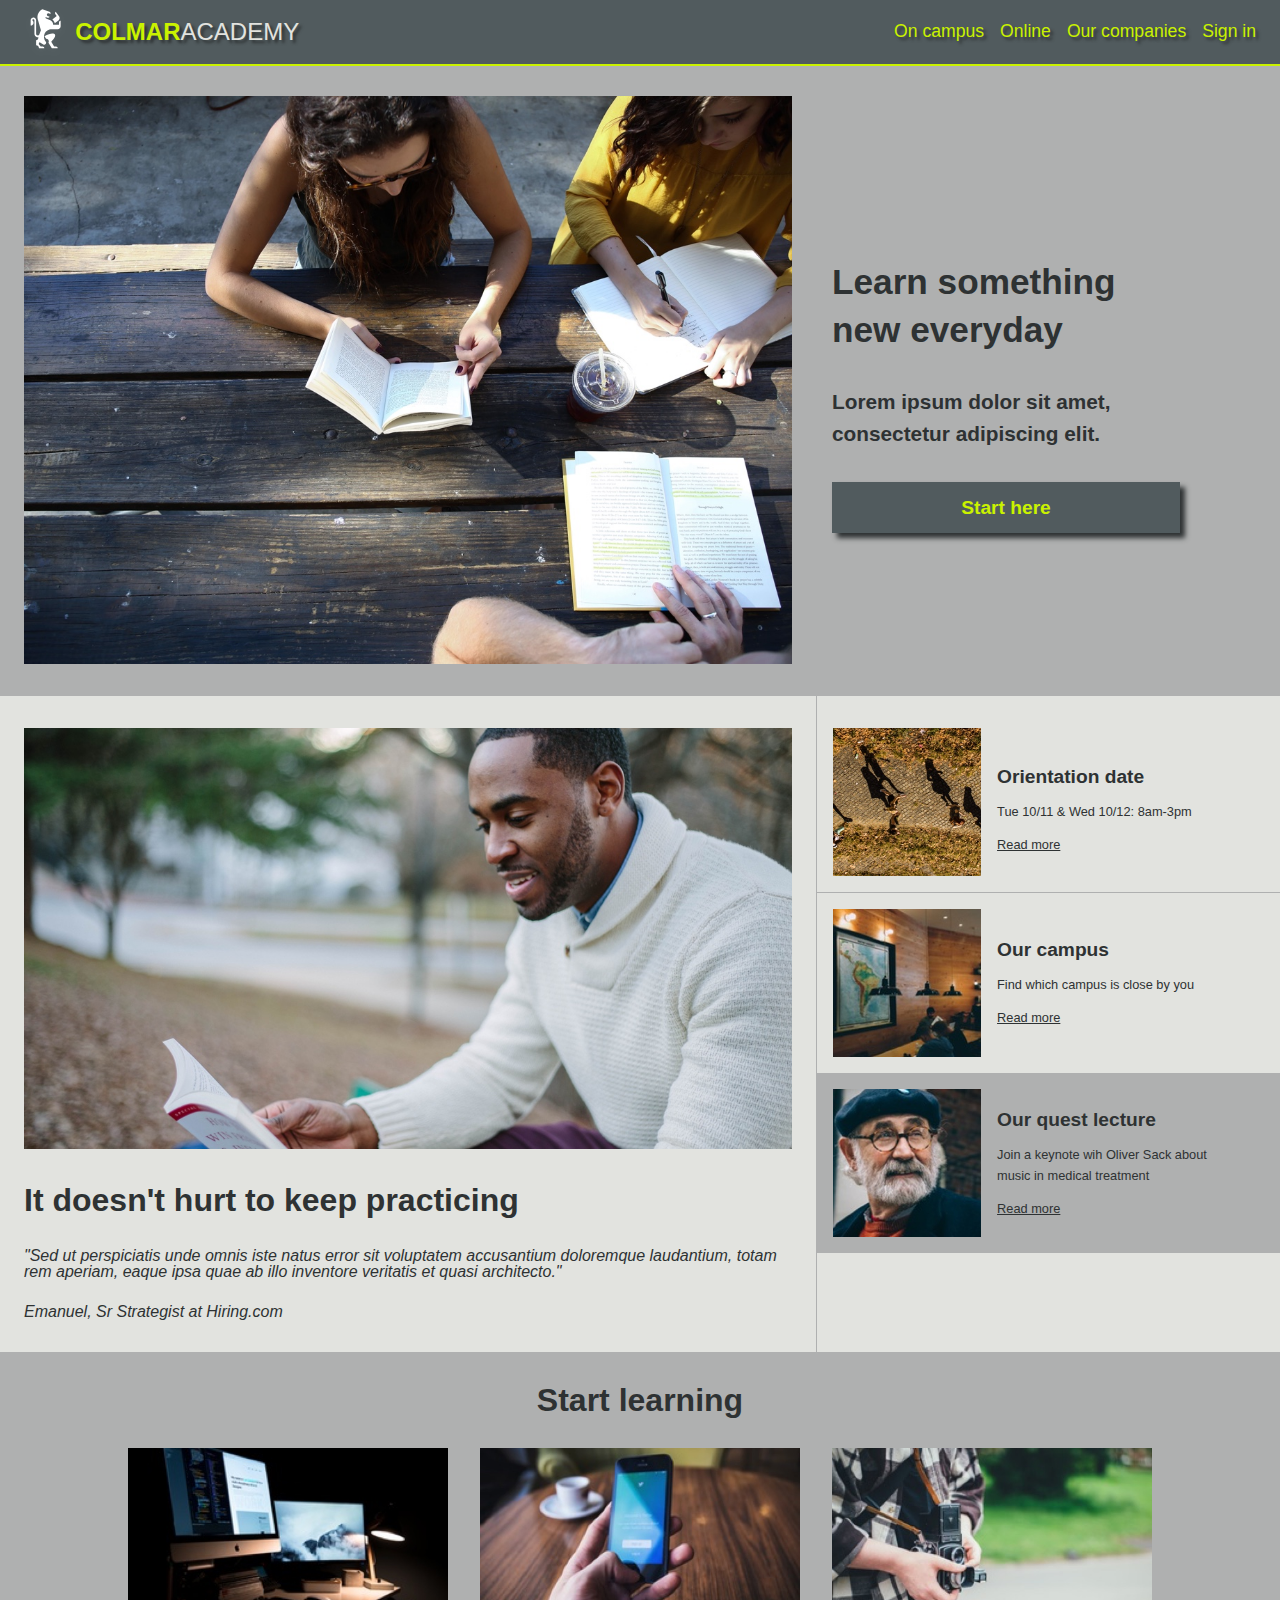
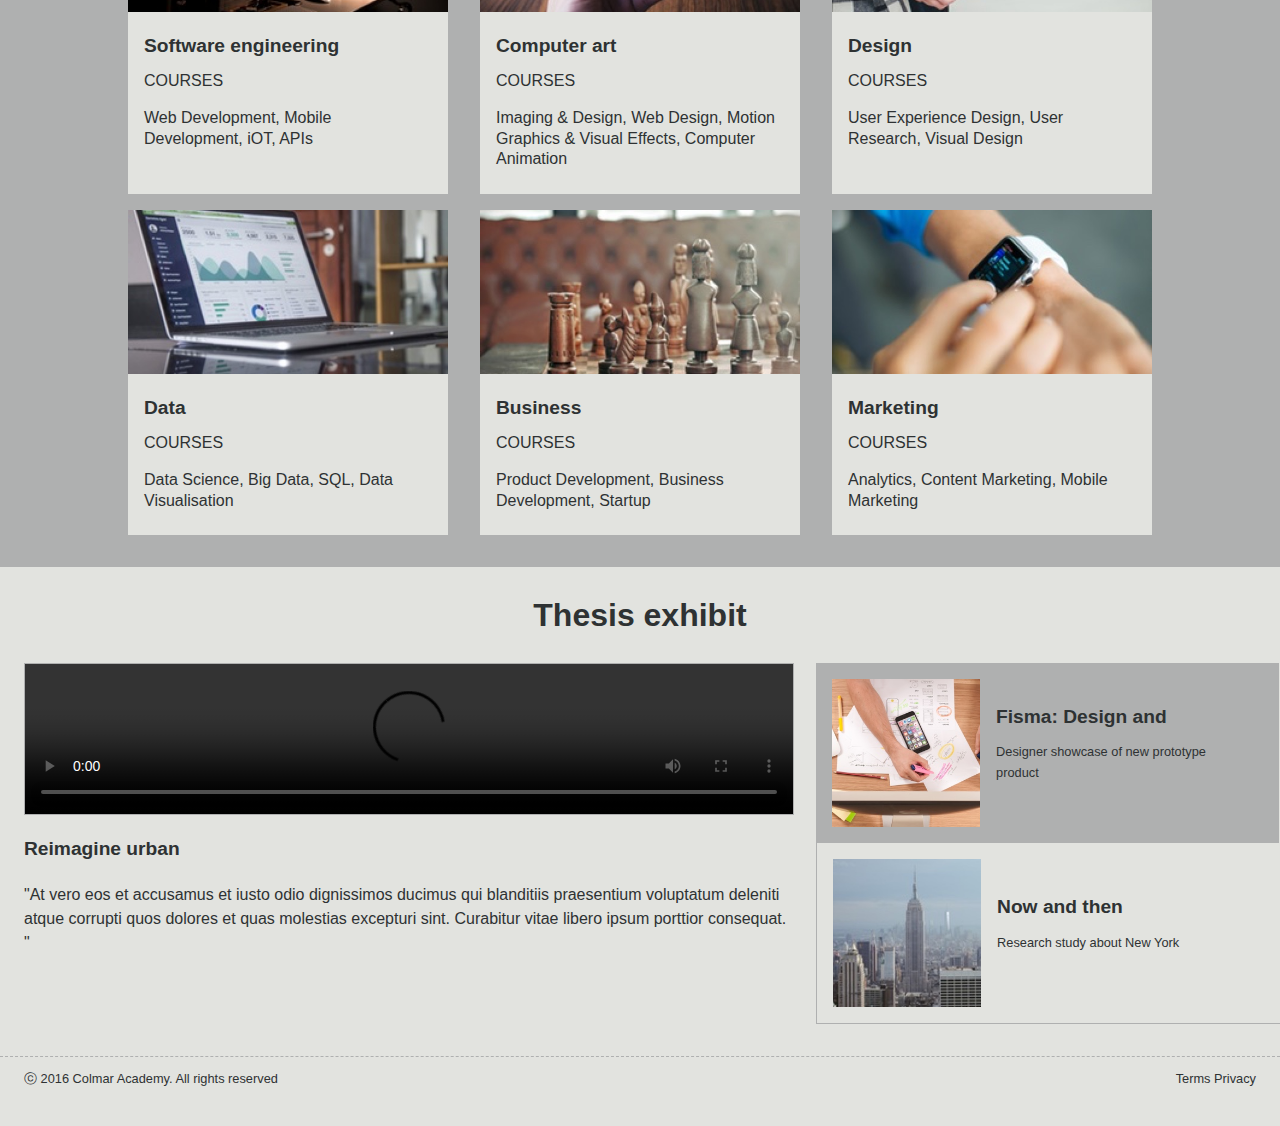
==== commit a76274fb: "final version" ====
--- a/index.html
+++ b/index.html
@@ -5,20 +5,31 @@
     <title>Colmar Academy</title>
     <link href="resources/css/reset.css" type="text/css" rel="stylesheet">
     <link href="resources/css/style.css" type="text/css" rel="stylesheet">
-    <link rel="shortcut icon" href="resources/images/favicon.ico" type="image/x-icon">
-    <link rel="icon" href="resources/images/favicon.ico" type="image/x-icon">
+    <link rel="shortcut icon" href="resources/images/favicon2.ico" type="image/x-icon">
+    <link rel="icon" href="resources/images/favicon2.ico" type="image/x-icon">
   </head>
   <body>
 
     <!--HEADER-->
     <header class="flex">
-      <img src="resources/images/ic-logo.svg">
-      <p><span>colmar</span>academy<p>
-      <nav>
-        <span><a href="#">On campus</a></span>
-        <span><a href="#">Online</a></span>
-        <span><a href="#">Our companies</a></span>
-        <span><a href="#">Sign in</a></span>
+      <div class="logo flex">
+        <img src="resources/images/ic-logo.svg" alt="logo">
+        <p><span>colmar</span>academy<p>
+      </div>
+      <nav class="nav-desktop">
+        <ul class="flex" role="presentation">
+          <li><a href="#">On campus</a></li>
+          <li><a href="#">Online</a></li>
+          <li><a href="#">Our companies</a></li>
+          <li><a href="#">Sign in</a></li>
+        </ul>
+      </nav>
+      <nav class="nav-mobile">
+        <ul class="flex" role="presentation">
+          <li><a href="#"><img src="resources/images/ic-on-campus.svg" alt="on campus icon"></a></li>
+          <li><a href="#"><img src="resources/images/ic-online.svg" alt="online icon"></a></li>
+          <li><a href="#"><img src="resources/images/ic-login.svg" alt="login icon"></a></li>
+        </ul>
       </nav>
     </header>
 
@@ -29,14 +40,14 @@
         <h1>Learn something new everyday</h1>
         <p>Lorem ipsum dolor sit amet, consectetur adipiscing elit.</p>
         <div class="button">
-          <p>Start here</p>
+          <a href="#">Start here</a>
         </div>
       </div>
     </div>
 
     <!--INFO-->
     <div class="info flex">
-      <div class="practicing">
+      <div class="practicing" role="complementary">
         <img src="resources/images/information-main.jpg">
         <div class="practicing-text">
           <h2>It doesn't hurt to keep practicing</h2>
@@ -46,7 +57,8 @@
       </div>
       <div class="articles flex">
         <article class="flex">
-          <img src="resources/images/information-orientation.jpg">
+          <img class="desktop" src="resources/images/information-orientation.jpg">
+          <img class="mobile" src="resources/images/information-orientation-mobile.jpg">
           <div class="details">
             <h3>Orientation date</h3>
             <p>Tue 10/11 & Wed 10/12: 8am-3pm</p>
@@ -54,7 +66,8 @@
           </div>
         </article>
         <article class="flex">
-          <img src="resources/images/information-campus.jpg">
+          <img class="desktop" src="resources/images/information-campus.jpg">
+          <img class="mobile" src="resources/images/information-campus-mobile.jpg">
           <div class="details">
             <h3>Our campus</h3>
             <p>Find which campus is close by you</p>
@@ -62,7 +75,8 @@
           </div>
         </article>
         <article class="flex">
-          <img src="resources/images/information-guest-lecture.jpg">
+          <img class="desktop" src="resources/images/information-guest-lecture.jpg">
+          <img class="mobile" src="resources/images/information-guest-lecture-mobile.jpg">
           <div class="details">
             <h3>Our quest lecture</h3>
             <p>Join a keynote wih Oliver Sack about music in medical treatment</p>
@@ -132,20 +146,20 @@
       <h2>Thesis exhibit</h2>
       <div class="content flex">
         <div class="urban flex">
-          <video src="resources/videos/thesis.mp4" controls>Video not supported</video>
+          <video src="resources/videos/thesis.mp4" controls alt="sun analysis">Video not supported</video>
           <h3>Reimagine urban</h3>
-          <p>"At vero eos et accusamus et iusto odio dignissimos ducimus qui blanditiis praesentium voluptatum deleniti atque corrupti quos dolores et quas molestias excepturi sint."</p>
+          <p>"At vero eos et accusamus et iusto odio dignissimos ducimus qui blanditiis praesentium voluptatum deleniti atque corrupti quos dolores et quas molestias excepturi sint. Curabitur vitae libero ipsum porttior consequat. "</p>
         </div>
         <div class="articles2 flex">
           <article class="flex">
-            <img src="resources/images/thesis-fisma.jpg">
+            <img class="desktop" src="resources/images/thesis-fisma.jpg">
             <div class="details">
               <h3>Fisma: Design and</h3>
               <p>Designer showcase of new prototype product</p>
             </div>
           </article>
           <article class="flex">
-            <img src="resources/images/thesis-now-and-then.jpg">
+            <img class="desktop" src="resources/images/thesis-now-and-then.jpg">
             <div class="details">
               <h3>Now and then</h3>
               <p>Research study about New York</p>
--- a/resources/css/style.css
+++ b/resources/css/style.css
@@ -1,9 +1,12 @@
 html, body {
   font-family: verdana, sans-serif;
+  color: #2E3233;
 }
 
 h1 {
-  font-size: 2.5rem;
+  font-size: 2.2rem;
+  line-height: 3rem;
+  margin-top: 32px;
 }
 
 h2 {
@@ -18,167 +21,187 @@
   font-weight: bold;
 }
 
+.flex {
+  display: flex;
+}
+
 /*HEADER*/
 header {
   position: fixed;
   height: 64px;
   width: 100%;
+  z-index: 1;
+  background-color: #515B5E;
+  border-bottom: 2px solid #CAF200;
   align-items: center;
-  z-index: 1;
-  background-color: gray;
-}
-
-header img {
+
+}
+
+.logo {
+  height: 100%;
+  align-items: center;
+}
+
+.logo img {
   padding-left: 24px;
+  padding-right: 8px;
   height: 80%;
   weight: auto;
-}
-
-header p {
+  filter: invert(1);
+}
+
+header nav img {
+  height: 30px;
+  weight: auto;
+  margin-left: 20px;
+  filter: invert(1);
+}
+
+.logo p {
   text-transform: uppercase;
-  font-size: 1.5em;
-}
-
-header p span {
+  font-size: 1.5rem;
+  color: #E2E3DF;
+  text-shadow: 3px 3px 3px #2E3233;
+}
+
+.logo span {
   font-weight: bold;
+  color: #CAF200;
 }
 
 header nav {
   padding-right: 24px;
-  font-size: 1.2em;
-  text-align: right;
   flex-grow: 1;
 }
 
+header ul {
+  justify-content: flex-end;
+}
+
 header a {
-  display: inline-block;  /*eeeeeeeeeeeeeeeeeeeeeeeeeeeeeeeeeeeeeeeeeeeeeeeeeeeee*/
+  font-size: 1.1rem;
   padding-left: 16px;
   text-decoration: none;
-}
-
-.flex {
-  display: flex;
+  color: #CAF200;
+  text-shadow: 3px 3px 3px #2E3233;
+}
+
+header a:hover {
+  font-weight: bolder;
+  text-decoration: underline;
 }
 
 /*BANNER*/
 .banner {
   padding-top: 64px;
-  background-color: white;
+  background-color: #AFB0B0;
 }
 
 .banner img {
-  margin: 32px 40px 32px 24px;
+  margin: 32px 24px;
   width: 60%;
-  height: auto;
+  height: 100%;
 }
 
 .learn {
   font-weight: bold;
-  line-height: 1.3;
   flex-direction: column;
-  justify-content: center;    /*eeeeeeeeeeeeeeeeeeeeeeeeeeeeeeee*/
-  padding-right: 60px;
+  justify-content: center;
+  padding-right: 100px;
+  padding-left: 16px;
+  flex-shrink: 1;
 }
 
 .learn p {
-  font-size: 1.5em;
-  padding: 1em 0;
+  font-size: 1.3rem;
+  padding: 32px 0;
+  line-height: 2rem;
 }
 
 .button {
-  background-color: darkgreen;
+  background-color: #515B5E;
   width: 100%;
-}
-
-.button p {
-  padding: 8px auto;
   text-align: center;
+  box-shadow: 5px 5px 5px #2E3233;
+}
+
+.button:hover {
+  transform: scale(1.1);
+  transition: all 0.5s ease-out 0.1s;
+}
+
+.button a {
+  text-decoration: none;
+  color: #CAF200;
+  display: block;
+  padding: 16px;
+  font-size: 1.2rem;
 }
 
 /*INFO*/
 .info {
-  background-color: lightgray;
-  align-content: flex-start; /*eeeeeeeeeeeeeeeeeeeeeeeeeeeeeeeeeeeeeee*/
+  background-color: #E2E3DF;
 }
 
 .practicing {
-  background-color: lightblue;
-  margin: 32px 24px 60px 24px;
+  margin: 32px 24px 8px 24px;
 }
 
 .practicing img {
-  margin-bottom: 32px;
-  display: inline-block;
   width: 100%;
 }
 
 .practicing-text {
-  background-color: gray;
+
 }
 
 .practicing-text h2 {
+  text-align: left;
+}
+
+.practicing-text p {
+  font-size: 1rem;
+  font-style: italic;
   margin-bottom: 24px;
-  text-align: left;
-}
-
-.practicing-text p {
-  font-size: 1em;
-  font-style: italic;
-  margin-top: 24px;
 }
 
 .articles {
   padding: 32px 0 60px 0;
-  background-color: lightblue;
-  align-content: space-between;
   flex-direction: column;
-  border-left: 1px solid orange;
-  display: inline-flex;
 }
 
 article {
-  width: 383px;
-  background-color: lightgreen;
+  width: 423px;
+  height: 180px;
+  padding-right: 40px;
   align-items: center;
-  padding-right: 40px;
-}
-
-.articles article:last-child {
-  background-color: gray;
-}
-
-.articles article:first-child {
-  border-bottom: 1px solid orange;
-}
-
-article img {
-  width: 148px;
-  height: auto;
-  margin: 16px;
-}
-
-.articles article:first-child img {
-  margin-top: 0;
 }
 
 .details {
-
+  font-size: 0.8rem;
 }
 
 .details p {
   margin: 16px 0;
-  line-height: 1.3em;
-}
-
+  line-height: 1.3rem;
+}
+
+.details a {
+  color: #2E3233;
+}
+
+.details a:hover {
+  font-weight: bold;
+}
 
 .learning {
-  background-color: gray;
+  background-color: #AFB0B0;
 }
 
 .courses {
   flex-wrap: wrap;
   justify-content: center;
-  padding-bottom: 32px;
+  padding-bottom: 16px;
 }
 
 .course {
@@ -187,20 +210,24 @@
   margin: 0 16px 16px 16px;
 }
 
+.course:hover {
+  box-shadow: 5px 5px 5px #2E3233;
+}
+
 .course img {
   width: 100%;
   height: auto;
 }
 
 .course-text {
-  padding: 16px 16px 24px 16px;
-  background-color: white;
+  padding: 24px 16px;
+  background-color: #E2E3DF;
   height: 60%;
 }
 
 .course-text p {
   margin-top: 16px;
-  line-height: 1.3em;
+  line-height: 1.3rem;
 }
 
 .course-text span {
@@ -210,6 +237,7 @@
 /*THESIS*/
 .thesis {
   padding-bottom: 32px;
+  background-color: #E2E3DF;
 }
 
 .urban {
@@ -218,26 +246,209 @@
 }
 
 .urban p {
-  padding-top: 24px;
-}
-
-.articles2 {
-  flex-direction: column;
+  padding-top: 24px;
+  line-height: 1.5rem;
 }
 
 video {
   width: 100%;
   margin-bottom: 24px;
-  border: 1px solid orange;
-}
+  border: 1px solid #AFB0B0;
+}
+
+.articles2 {
+  flex-direction: column;
+}
+
 
 /*FOOTER*/
 footer {
-  border-top: 1px dashed orange;
-  font-size: 0.8rem;
+  font-size: 0.8rem;
   padding: 16px 24px 40px 24px;
+  background-color: #E2E3DF;
 }
 
 footer nav {
   text-align: right;
-  flex-grow: 1;
+  flex-grow: 1;                                                                                                                                                                                                                                                                                                                                                                                                                                                                                                                                                                                                                                                                                                                                                                                                                                                                                                                                                                                                                                                                                                                                                                                                                                                                                                                                                                                                                                                                                                                                                                                                                                                                                                                                                                                                                                                                                                                                                                                                                                                                                                                                                                                                                                                                                                                                                                                                                                                                                                                                                                                                                                                                                                                                                                                                                                                                                                                                                                                                                                                                                                                                                                                                                                                                                                                                                                                                                                                                                                                                                                                     
+}
+
+footer a {
+  text-decoration: none;
+  color: #2E3233;
+}
+
+/*MEDIA QUERIES*/
+@media only screen and (max-width: 768px) {
+  /*HEADER*/
+  .logo img {
+    height: 30px;
+    weight: auto;
+  }
+
+  .logo p {
+    font-size: 0.8rem;
+  }
+
+  .nav-desktop {
+    display: none;
+  }
+
+  /*BANNER*/
+  .banner {
+    flex-direction: column;
+  }
+
+  .banner img {
+    width: 100%;
+    margin: 0;
+  }
+
+  .learn {
+    padding-right: 16px;
+  }
+
+  .learn p {
+      padding-bottom: 24px;
+  }
+
+  .button {
+    margin-bottom: 32px;
+  }
+
+  /*INFO*/
+  .practicing {
+    display: none;
+  }
+
+  .articles {
+    padding: 0 0 32px 0;
+    box-sizing: border-box;
+    width: 100%;
+  }
+
+  article {
+    padding: 16px;
+    flex-direction: column;
+    height: auto;
+    width: auto; /*eeeeeeeeeeeeeeeeeeeeeeeeeeee*/
+  }
+
+  article:hover {
+    background-color: #CAF200;
+    transition: background-color 0.5s linear 0.2s;
+  }
+
+  .desktop {
+    display: none;
+  }
+
+  .mobile {
+    margin: 0 16px;
+    width: 100%;
+  }
+
+  .details {
+    margin: 24px 0 0 40px;
+    width: 100%;
+  }
+
+  /*LEARNING*/
+  .courses {
+    flex-direction: column;
+    padding-bottom: 32px;
+  }
+
+  .course {
+    width: auto;
+    margin-bottom: 8px;
+  }
+
+  .course img {
+    display: none;
+  }
+
+  .course-text{
+    padding: 0;
+  }
+  .course-text h3 {
+    padding: 16px;
+  }
+
+  .course-text p {
+    display: none;
+  }
+
+  /*THESIS*/
+  .urban {
+    margin: 0;
+  }
+
+  .urban h3 {
+    display: none;
+  }
+
+  .urban p {
+    display: none;
+  }
+
+  .articles2 {
+    display: none;
+  }
+
+  /*FOOTER*/
+  footer nav {
+    display: none;
+  }
+
+}
+
+@media only screen and (min-width: 768px) {
+  .desktop {
+    width: 35%;
+    height: auto;
+    margin: 16px;
+  }
+
+  .mobile {
+    display: none;
+  }
+
+ .nav-mobile {
+   display: none;
+ }
+
+  /*INFO*/
+  .articles {
+    border-left: 1px solid #AFB0B0;
+  }
+
+  .articles article:first-child {
+    border-bottom: 1px solid #AFB0B0;
+    height: 164px;
+  }
+
+  .articles article:first-child .desktop {
+    margin-top: 0;
+  }
+
+  .articles article:last-child {
+    background-color: #AFB0B0;
+  }
+
+    /*THESIS*/
+  .articles2 article:first-child {
+    background-color: #AFB0B0;
+  }
+
+  .articles2 article:last-child {
+    border-left: 1px solid #AFB0B0;
+    border-bottom: 1px solid #AFB0B0;
+  }
+
+  /*FOOTER*/
+  footer {
+    border-top: 1px dashed #AFB0B0;
+  }
+
+}
